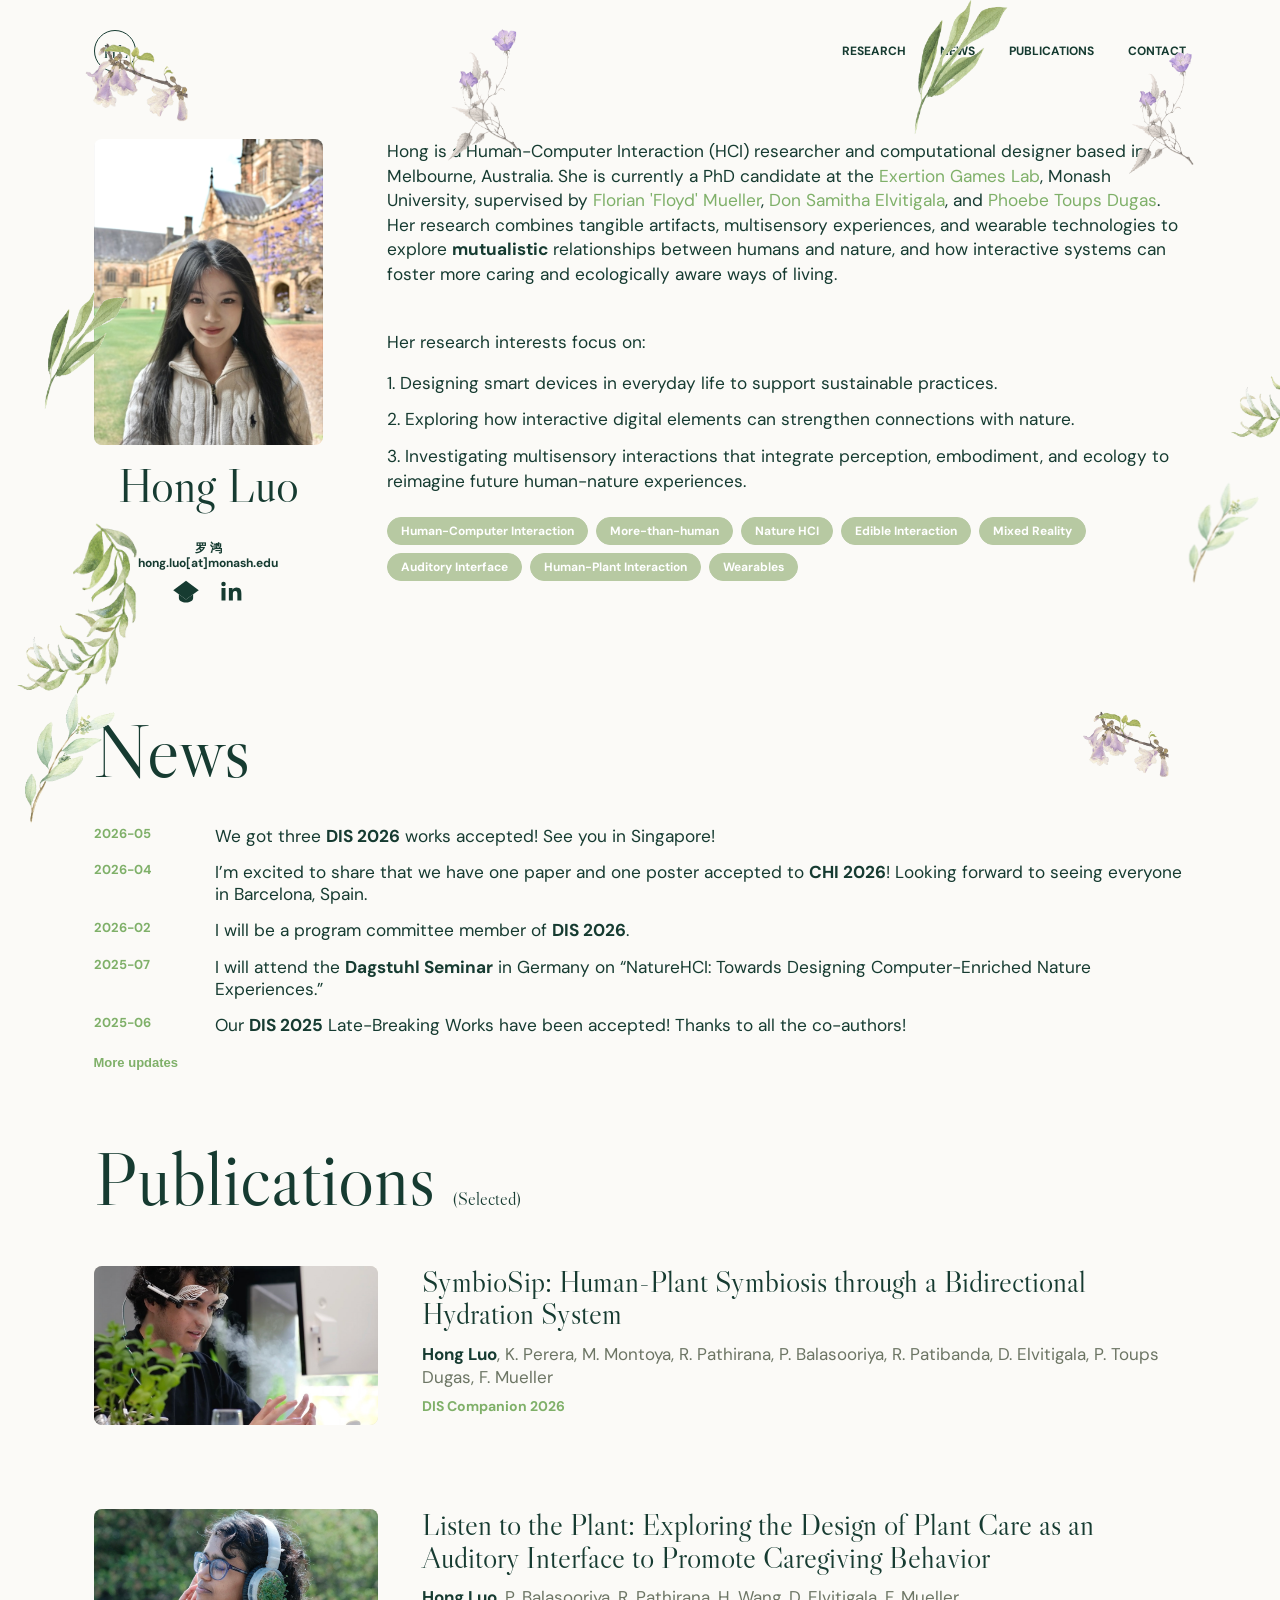
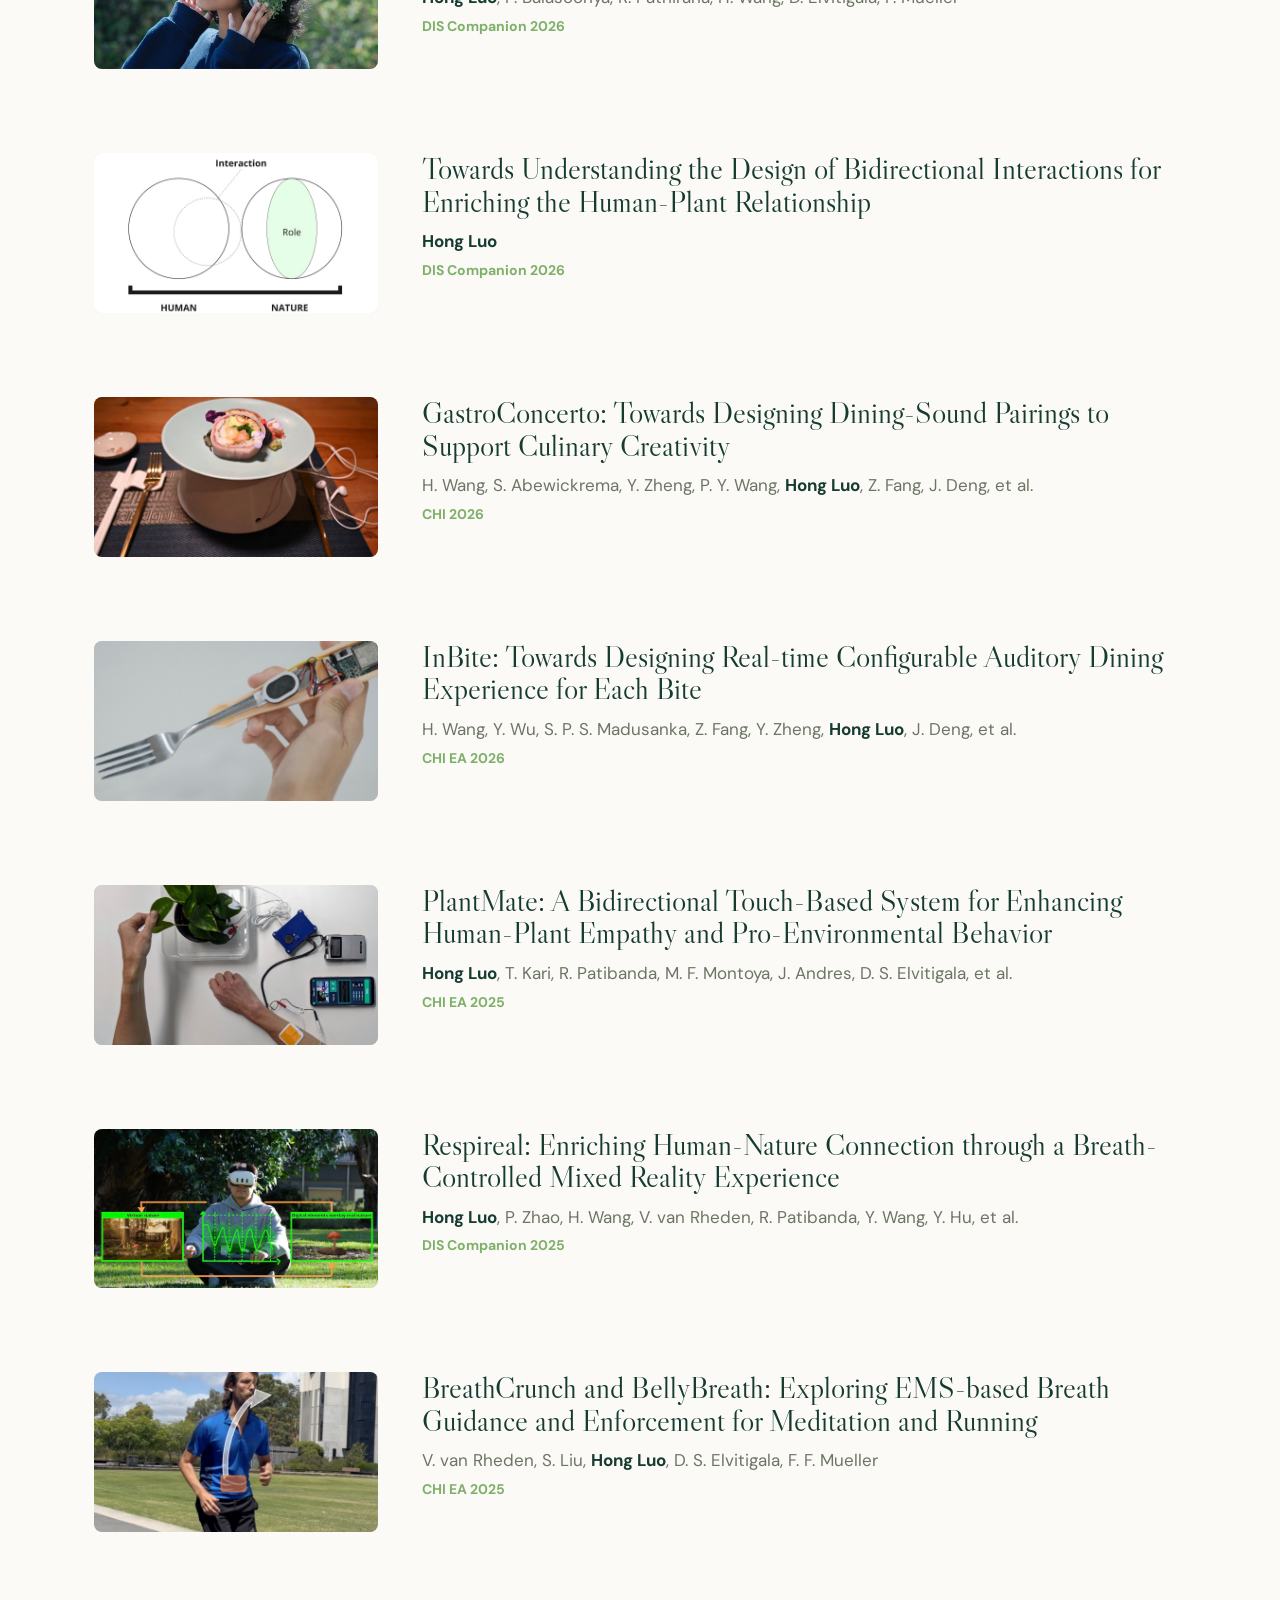
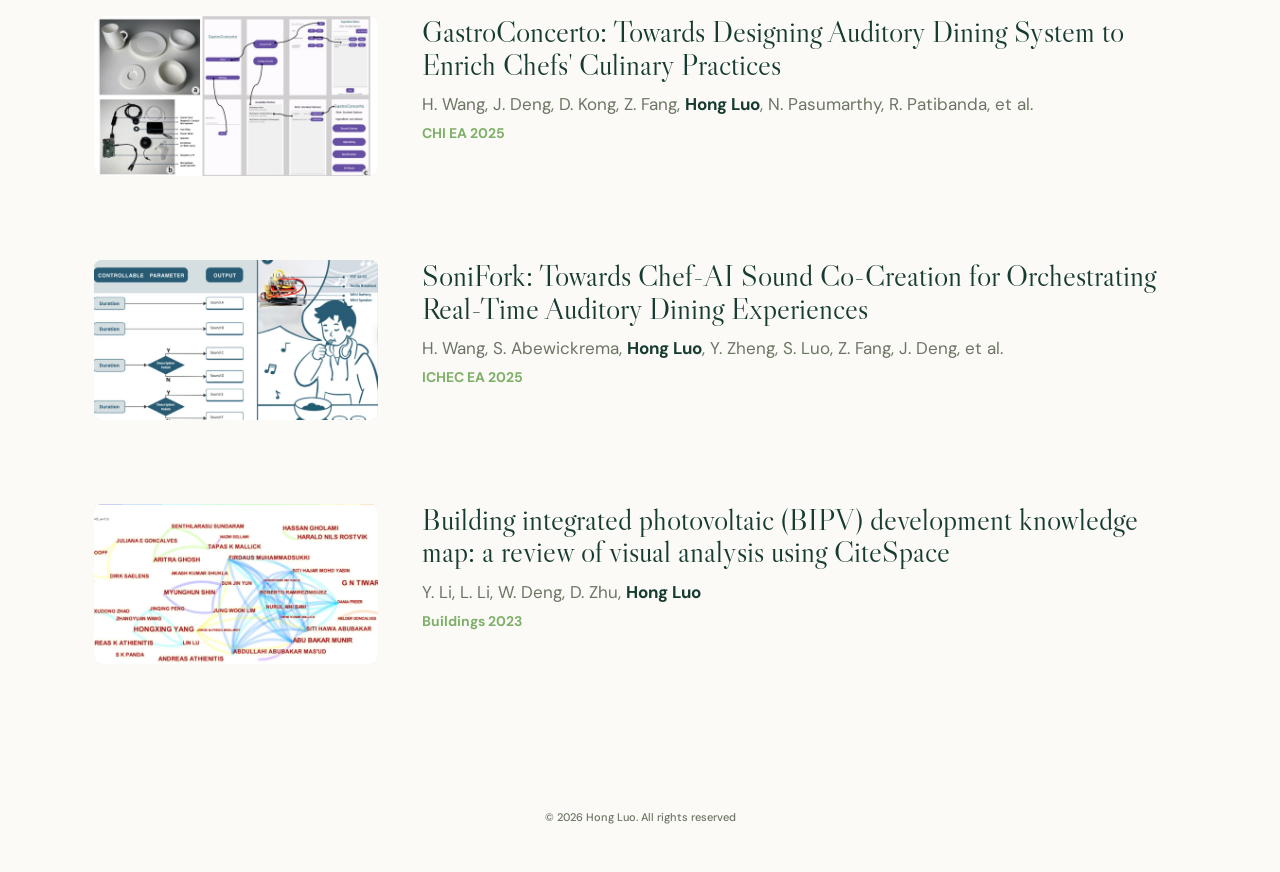
==== index.html @ fd42e2e6 "Add files via upload" ====
<!doctype html>
<html lang="en">
  <head>
    <meta charset="UTF-8" />
    <meta name="viewport" content="width=device-width, initial-scale=1.0" />
    <title>Hong Luo | Academic Portfolio</title>
    <meta
      name="description"
      content="Academic website for Hong Luo, PhD Candidate at Monash University working in HCI, more-than-human interaction, nature HCI, and wearables."
    />
    <link rel="preconnect" href="https://fonts.googleapis.com" />
    <link rel="preconnect" href="https://fonts.gstatic.com" crossorigin />
    <link
      href="https://fonts.googleapis.com/css2?family=DM+Sans:wght@400;500;700&family=Libre+Caslon+Display&display=swap"
      rel="stylesheet"
    />
    <link rel="stylesheet" href="styles.css?v=20260517-contact-group-adjust" />
  </head>
  <body>
    <div class="floating-objects" aria-hidden="true">
      <img src="assets/floating/object-0.png" alt="" />
      <img src="assets/floating/bellflower.png" alt="" />
      <img src="assets/floating/object-15.png" alt="" />
      <img src="assets/floating/h402.png" alt="" />
      <img src="assets/floating/object-16.png" alt="" />
      <img src="assets/floating/object-0.png" alt="" />
      <img src="assets/floating/bellflower.png" alt="" />
      <img src="assets/floating/object-15.png" alt="" />
      <img src="assets/floating/h402.png" alt="" />
      <img src="assets/floating/object-16.png" alt="" />
    </div>
    <main class="page-shell">
      <header class="site-header" aria-label="Site header">
        <a class="wordmark" href="#top" aria-label="Hong Luo home">HL</a>
        <nav class="nav-links" aria-label="Primary navigation">
          <a href="#research">Research</a>
          <a href="#news">News</a>
          <a href="#publications">Publications</a>
          <a href="#contact">Contact</a>
        </nav>
      </header>

      <section class="hero" id="top">
      </section>

      <section class="profile-card" id="contact" aria-label="Academic profile">
        <div class="profile-photo">
          <img
            src="assets/hong-luo-profile.jpg"
            alt="Hong Luo"
          />
          <h1 class="photo-name">Hong Luo</h1>
          <p class="photo-name-cn">罗 鸿</p>
          <div class="profile-links" aria-label="Profile links">
            <a class="email-link" href="mailto:hong.luo@monash.edu">hong.luo[at]monash.edu</a>
            <div class="social-links">
              <a
                class="icon-link"
                href="https://scholar.google.com/citations?hl=en&user=FDxBogEAAAAJ&view_op=list_works&sortby=pubdate"
                aria-label="Google Scholar"
              >
                <svg viewBox="0 0 24 24" aria-hidden="true">
                  <path d="M12 3 1.8 10.5 12 18l10.2-7.5L12 3Z" />
                  <path d="M6.3 13.8v3.1c0 1.9 2.6 3.4 5.7 3.4s5.7-1.5 5.7-3.4v-3.1L12 18l-5.7-4.2Z" />
                </svg>
              </a>
              <a
                class="icon-link"
                href="https://www.linkedin.com/in/hong-luo-b34373303"
                aria-label="LinkedIn"
              >
                <svg viewBox="0 0 24 24" aria-hidden="true">
                  <path d="M5.2 8.7h3.2v10.1H5.2V8.7Zm1.6-4.9a1.8 1.8 0 1 1 0 3.6 1.8 1.8 0 0 1 0-3.6Zm4.1 4.9H14v1.4h.1c.4-.8 1.5-1.7 3.1-1.7 3.3 0 3.9 2.2 3.9 5v5.4h-3.2V14c0-1.2 0-2.8-1.7-2.8s-1.9 1.3-1.9 2.7v4.9h-3.2V8.7Z" />
                </svg>
              </a>
            </div>
          </div>
        </div>
        <div class="profile-copy">
          <p>
            Hong is a Human-Computer Interaction (HCI) researcher and
            computational designer based in Melbourne, Australia. She is
            currently a PhD candidate at the
            <a class="lab-link" href="https://exertiongameslab.org/">Exertion Games Lab</a>,
            Monash University, supervised by
            <a class="supervisor-link" href="https://www.florianfloydmueller.com/">Florian 'Floyd' Mueller</a>,
            <a class="supervisor-link" href="https://samithaelvitigala.com/">Don Samitha Elvitigala</a>,
            and <a class="supervisor-link" href="https://transgamer.prof/">Phoebe Toups Dugas</a>.
            Her research combines tangible artifacts,
            multisensory experiences, and wearable technologies to explore
            <strong>mutualistic</strong> relationships between humans and
            nature, and how interactive systems can foster more caring and
            ecologically aware ways of living.
          </p>
          <div class="research-tags" id="research">
            <p class="research-heading">Her research interests focus on:</p>
            <ol class="interest-list">
              <li>Designing smart devices in everyday life to support sustainable practices.</li>
              <li>Exploring how interactive digital elements can strengthen connections with nature.</li>
              <li>Investigating multisensory interactions that integrate perception, embodiment, and ecology to reimagine future human-nature experiences.</li>
            </ol>
            <div class="tag-cloud" aria-label="Research keywords">
              <span>Human-Computer Interaction</span>
              <span>More-than-human</span>
              <span>Nature HCI</span>
              <span>Edible Interaction</span>
              <span>Mixed Reality</span>
              <span>Auditory Interface</span>
              <span>Human-Plant Interaction</span>
              <span>Wearables</span>
            </div>
          </div>
        </div>
      </section>

      <section class="single-section news-section" id="news">
        <h2>News</h2>
        <div class="news-list">
          <article class="news-item">
            <time datetime="2026-05">2026-05</time>
            <p>We got three <strong>DIS 2026</strong> works accepted! See you in Singapore!</p>
          </article>
          <article class="news-item">
            <time datetime="2026-04">2026-04</time>
            <p>I’m excited to share that we have one paper and one poster accepted to <strong>CHI 2026</strong>! Looking forward to seeing everyone in Barcelona, Spain.</p>
          </article>
          <article class="news-item">
            <time datetime="2026-02">2026-02</time>
            <p>I will be a program committee member of <strong>DIS 2026</strong>.</p>
          </article>
          <article class="news-item">
            <time datetime="2025-07">2025-07</time>
            <p>I will attend the <strong>Dagstuhl Seminar</strong> in Germany on “NatureHCI: Towards Designing Computer-Enriched Nature Experiences.”</p>
          </article>
          <article class="news-item">
            <time datetime="2025-06">2025-06</time>
            <p>Our <strong>DIS 2025</strong> Late-Breaking Works have been accepted! Thanks to all the co-authors!</p>
          </article>
          <article class="news-item" hidden>
            <time datetime="2025-02">2025-02</time>
            <p>We got two <strong>CHI 2025</strong> works accepted! See you in Yokohama!</p>
          </article>
          <article class="news-item" hidden>
            <time datetime="2024-07">2024-07</time>
            <p>I officially joined the <strong>Exertion Games Lab</strong> to begin my PhD journey exploring nature-based interactive experiences.</p>
          </article>
        </div>
        <button class="news-toggle" type="button" aria-expanded="false">More updates</button>
      </section>

      <section class="single-section" id="publications">
        <h2>Publications <span>(Selected)</span></h2>

        <article class="publication">
          <div class="pub-image image-cover">
            <img src="assets/publications/symbiosip.jpg" alt="SymbioSip project" />
          </div>
          <div class="pub-content">
            <h3>
              <a href="https://exertiongameslab.org/wp-content/uploads/2026/05/symbiosip_dis2026.pdf">
                SymbioSip: Human-Plant Symbiosis through a Bidirectional Hydration System
              </a>
            </h3>
            <p class="pub-authors"><strong>Hong Luo</strong>, K. Perera, M. Montoya, R. Pathirana, P. Balasooriya, R. Patibanda, D. Elvitigala, P. Toups Dugas, F. Mueller</p>
            <span>DIS Companion 2026</span>
          </div>
        </article>

        <article class="publication">
          <div class="pub-image image-cover">
            <img src="assets/publications/listen-plant.jpg" alt="Listen to the Plant project" />
          </div>
          <div class="pub-content">
            <h3>
              <a href="https://exertiongameslab.org/wp-content/uploads/2026/05/listen_dis2026.pdf">
                Listen to the Plant: Exploring the Design of Plant Care as an Auditory Interface to Promote Caregiving Behavior
              </a>
            </h3>
            <p class="pub-authors"><strong>Hong Luo</strong>, P. Balasooriya, R. Pathirana, H. Wang, D. Elvitigala, F. Mueller</p>
            <span>DIS Companion 2026</span>
          </div>
        </article>

        <article class="publication featured">
          <div class="pub-image image-cover">
            <img src="assets/publications/bidirectional.jpg" alt="Bidirectional human-plant interaction diagram" />
          </div>
          <div class="pub-content">
            <h3>
              <a href="https://exertiongameslab.org/wp-content/uploads/2026/05/towards_understanding_plant_dis2026.pdf">
                Towards Understanding the Design of Bidirectional Interactions for Enriching the Human-Plant Relationship
              </a>
            </h3>
            <p class="pub-authors"><strong>Hong Luo</strong></p>
            <span>DIS Companion 2026</span>
          </div>
        </article>

        <article class="publication">
          <div class="pub-image image-cover">
            <img src="assets/publications/gastroconcerto-chi.jpg" alt="GastroConcerto dining-sound pairing" />
          </div>
          <div class="pub-content">
            <h3>
              <a href="https://scholar.google.com/citations?view_op=view_citation&hl=en&user=FDxBogEAAAAJ&sortby=pubdate&citation_for_view=FDxBogEAAAAJ:YsMSGLbcyi4C">
                GastroConcerto: Towards Designing Dining-Sound Pairings to Support Culinary Creativity
              </a>
            </h3>
            <p class="pub-authors">H. Wang, S. Abewickrema, Y. Zheng, P. Y. Wang, <strong>Hong Luo</strong>, Z. Fang, J. Deng, et al.</p>
            <span>CHI 2026</span>
          </div>
        </article>

        <article class="publication">
          <div class="pub-image image-cover">
            <img src="assets/publications/inbite.jpg" alt="InBite auditory dining prototype" />
          </div>
          <div class="pub-content">
            <h3>
              <a href="https://scholar.google.com/citations?view_op=view_citation&hl=en&user=FDxBogEAAAAJ&sortby=pubdate&citation_for_view=FDxBogEAAAAJ:W7OEmFMy1HYC">
                InBite: Towards Designing Real-time Configurable Auditory Dining Experience for Each Bite
              </a>
            </h3>
            <p class="pub-authors">H. Wang, Y. Wu, S. P. S. Madusanka, Z. Fang, Y. Zheng, <strong>Hong Luo</strong>, J. Deng, et al.</p>
            <span>CHI EA 2026</span>
          </div>
        </article>

        <article class="publication">
          <div class="pub-image image-cover">
            <img src="assets/publications/plantmate.jpg" alt="PlantMate interactive plant system" />
          </div>
          <div class="pub-content">
            <h3>
              <a href="https://scholar.google.com/citations?view_op=view_citation&hl=en&user=FDxBogEAAAAJ&sortby=pubdate&citation_for_view=FDxBogEAAAAJ:2osOgNQ5qMEC">
                PlantMate: A Bidirectional Touch-Based System for Enhancing Human-Plant Empathy and Pro-Environmental Behavior
              </a>
            </h3>
            <p class="pub-authors"><strong>Hong Luo</strong>, T. Kari, R. Patibanda, M. F. Montoya, J. Andres, D. S. Elvitigala, et al.</p>
            <span>CHI EA 2025</span>
          </div>
        </article>

        <article class="publication featured">
          <div class="pub-image image-cover">
            <img src="assets/publications/respireal.jpg" alt="Respireal mixed reality nature experience" />
          </div>
          <div class="pub-content">
            <h3>
              <a href="https://scholar.google.com/citations?view_op=view_citation&hl=en&user=FDxBogEAAAAJ&sortby=pubdate&citation_for_view=FDxBogEAAAAJ:IjCSPb-OGe4C">
                Respireal: Enriching Human-Nature Connection through a Breath-Controlled Mixed Reality Experience
              </a>
            </h3>
            <p class="pub-authors"><strong>Hong Luo</strong>, P. Zhao, H. Wang, V. van Rheden, R. Patibanda, Y. Wang, Y. Hu, et al.</p>
            <span>DIS Companion 2025</span>
          </div>
        </article>

        <article class="publication">
          <div class="pub-image image-cover">
            <img src="assets/publications/breathcrunch.jpg" alt="BreathCrunch wearable running system" />
          </div>
          <div class="pub-content">
            <h3>
              <a href="https://scholar.google.com/citations?view_op=view_citation&hl=en&user=FDxBogEAAAAJ&sortby=pubdate&citation_for_view=FDxBogEAAAAJ:UeHWp8X0CEIC">
                BreathCrunch and BellyBreath: Exploring EMS-based Breath Guidance and Enforcement for Meditation and Running
              </a>
            </h3>
            <p class="pub-authors">V. van Rheden, S. Liu, <strong>Hong Luo</strong>, D. S. Elvitigala, F. F. Mueller</p>
            <span>CHI EA 2025</span>
          </div>
        </article>

        <article class="publication">
          <div class="pub-image image-cover">
            <img src="assets/publications/gastroconcerto-ea.jpg" alt="GastroConcerto auditory dining system" />
          </div>
          <div class="pub-content">
            <h3>
              <a href="https://scholar.google.com/citations?view_op=view_citation&hl=en&user=FDxBogEAAAAJ&sortby=pubdate&citation_for_view=FDxBogEAAAAJ:qjMakFHDy7sC">
                GastroConcerto: Towards Designing Auditory Dining System to Enrich Chefs' Culinary Practices
              </a>
            </h3>
            <p class="pub-authors">H. Wang, J. Deng, D. Kong, Z. Fang, <strong>Hong Luo</strong>, N. Pasumarthy, R. Patibanda, et al.</p>
            <span>CHI EA 2025</span>
          </div>
        </article>

        <article class="publication featured">
          <div class="pub-image image-cover">
            <img src="assets/publications/sonifork.jpg" alt="SoniFork system diagram" />
          </div>
          <div class="pub-content">
            <h3>
              <a href="https://scholar.google.com/citations?view_op=view_citation&hl=en&user=FDxBogEAAAAJ&sortby=pubdate&citation_for_view=FDxBogEAAAAJ:Y0pCki6q_DkC">
                SoniFork: Towards Chef-AI Sound Co-Creation for Orchestrating Real-Time Auditory Dining Experiences
              </a>
            </h3>
            <p class="pub-authors">H. Wang, S. Abewickrema, <strong>Hong Luo</strong>, Y. Zheng, S. Luo, Z. Fang, J. Deng, et al.</p>
            <span>ICHEC EA 2025</span>
          </div>
        </article>

        <article class="publication">
          <div class="pub-image image-cover">
            <img src="assets/publications/bipv.jpg" alt="BIPV knowledge map visualization" />
          </div>
          <div class="pub-content">
            <h3>
              <a href="https://scholar.google.com/citations?view_op=view_citation&hl=en&user=FDxBogEAAAAJ&sortby=pubdate&citation_for_view=FDxBogEAAAAJ:zYLM7Y9cAGgC">
                Building integrated photovoltaic (BIPV) development knowledge map: a review of visual analysis using CiteSpace
              </a>
            </h3>
            <p class="pub-authors">Y. Li, L. Li, W. Deng, D. Zhu, <strong>Hong Luo</strong></p>
            <span>Buildings 2023</span>
          </div>
        </article>
      </section>

      <footer class="footer">
        <p>© 2026 Hong Luo. All rights reserved</p>
      </footer>

    </main>

    <script>
      const newsToggle = document.querySelector(".news-toggle");
      const newsItems = [...document.querySelectorAll(".news-item")];
      const visibleNewsCount = 5;

      function updateNews(isExpanded) {
        newsItems.forEach((item, index) => {
          item.hidden = !isExpanded && index >= visibleNewsCount;
        });
        newsToggle.textContent = isExpanded ? "Show less" : "More updates";
        newsToggle.setAttribute("aria-expanded", String(isExpanded));
      }

      if (newsToggle) {
        updateNews(false);
        newsToggle.addEventListener("click", () => {
          updateNews(newsToggle.getAttribute("aria-expanded") !== "true");
        });
      }

      const floatingStage = document.querySelector(".floating-objects");
      const floatingItems = [...document.querySelectorAll(".floating-objects img")];

      if (floatingStage && floatingItems.length) {
        function getClusterPoints() {
          const spreadX = Math.min(window.innerWidth * 0.23, 250);
          const spreadY = Math.min(window.innerHeight * 0.22, 190);
          const horizontalShift = -Math.min(window.innerWidth * 0.045, 54);
          const verticalShift = -Math.min(window.innerHeight * 0.055, 42);
          return [
            { x: horizontalShift, y: -spreadY + verticalShift },
            { x: spreadX * 0.7 + horizontalShift, y: -spreadY * 0.72 + verticalShift },
            { x: spreadX + horizontalShift, y: verticalShift },
            { x: spreadX * 0.7 + horizontalShift, y: spreadY * 0.72 + verticalShift },
            { x: horizontalShift, y: spreadY + verticalShift },
            { x: -spreadX * 0.7 + horizontalShift, y: spreadY * 0.72 + verticalShift },
            { x: -spreadX + horizontalShift, y: verticalShift },
            { x: -spreadX * 0.7 + horizontalShift, y: -spreadY * 0.72 + verticalShift },
          ];
        }

        function getScatteredPoint(index) {
          const zones = [
            { x: -0.42, y: -0.43 },
            { x: 0.4, y: -0.42 },
            { x: -0.47, y: -0.12 },
            { x: 0.47, y: -0.1 },
            { x: -0.42, y: 0.34 },
            { x: 0.41, y: 0.34 },
            { x: -0.18, y: -0.47 },
            { x: 0.2, y: -0.46 },
            { x: -0.48, y: 0.13 },
            { x: 0.48, y: 0.13 },
          ];
          const zone = zones[index % zones.length];
          const jitterX = (Math.random() - 0.5) * window.innerWidth * 0.06;
          const jitterY = (Math.random() - 0.5) * window.innerHeight * 0.06;
          const horizontalShift = -Math.min(window.innerWidth * 0.045, 54);
          const verticalShift = -Math.min(window.innerHeight * 0.055, 42);
          return {
            x: zone.x * window.innerWidth + jitterX + horizontalShift,
            y: zone.y * window.innerHeight + jitterY + verticalShift,
          };
        }

        let clusterPoints = getClusterPoints();

        const states = floatingItems.map((item, index) => {
          const scattered = getScatteredPoint(index);
          const state = {
            item,
            x: scattered.x,
            y: scattered.y,
            vx: 0,
            vy: 0,
            tx: scattered.x,
            ty: scattered.y,
            initialX: scattered.x,
            initialY: scattered.y,
            rotation: 0,
            targetRotation: 0,
            floatSpeed: 0.18 + Math.random() * 0.22,
            floatRange: 14 + Math.random() * 26,
            cluster: clusterPoints[index % clusterPoints.length],
          };
          item.style.setProperty("--x", `${state.x}px`);
          item.style.setProperty("--y", `${state.y}px`);
          return state;
        });

        let pointerX = Infinity;
        let pointerY = Infinity;
        let active = false;
        let scrollProgress = 0;
        const stiffness = 0.009;
        const damping = 0.82;

        function updateFloatingOpacity() {
          const clusterOpacity = active ? 0.5 : 1;
          floatingStage.style.setProperty("--floating-opacity", `${clusterOpacity * (1 - scrollProgress)}`);
        }

        function updateTargets() {
          const rect = floatingStage.getBoundingClientRect();
          const cx = rect.left + rect.width / 2;
          const cy = rect.top + rect.height / 2;
          const dx = pointerX - cx;
          const dy = pointerY - cy;
          active = Math.sqrt(dx * dx + dy * dy) < 300;
          updateFloatingOpacity();

          states.forEach((state, index) => {
            if (active) {
              state.tx = state.cluster.x;
              state.ty = state.cluster.y;
              state.targetRotation = ((index % 5) - 2) * 7;
            } else {
              const time = performance.now() / 1000;
              state.tx = state.initialX + Math.sin(time * state.floatSpeed + index) * state.floatRange;
              state.ty = state.initialY + Math.cos(time * state.floatSpeed * 0.8 + index) * state.floatRange;
              state.targetRotation = 0;
            }
          });
        }

        function animateFloating() {
          updateTargets();
          states.forEach((state) => {
            state.vx = (state.vx + (state.tx - state.x) * stiffness) * damping;
            state.vy = (state.vy + (state.ty - state.y) * stiffness) * damping;
            state.x += state.vx;
            state.y += state.vy;
            state.rotation += (state.targetRotation - state.rotation) * 0.012;
            state.item.style.setProperty("--x", `${state.x}px`);
            state.item.style.setProperty("--y", `${state.y}px`);
            state.item.style.setProperty("--rot", `${state.rotation}deg`);
          });
          requestAnimationFrame(animateFloating);
        }

        window.addEventListener("pointermove", (event) => {
          pointerX = event.clientX;
          pointerY = event.clientY;
        });

        window.addEventListener("pointerleave", () => {
          pointerX = Infinity;
          pointerY = Infinity;
        });

        window.addEventListener("scroll", () => {
          scrollProgress = Math.min(Math.max(window.scrollY / 520, 0), 1);
          updateFloatingOpacity();
          floatingStage.style.setProperty("--floating-scroll", `${scrollProgress * 120}px`);
        }, { passive: true });

        window.addEventListener("resize", () => {
          clusterPoints = getClusterPoints();
          states.forEach((state, index) => {
            const scattered = getScatteredPoint(index);
            state.initialX = scattered.x;
            state.initialY = scattered.y;
            state.cluster = clusterPoints[index % clusterPoints.length];
          });
        });

        animateFloating();
      }

    </script>
  </body>
</html>
---- styles.css ----
:root {
  --paper: #fbfaf7;
  --ink: #163b31;
  --muted: #6c7564;
  --line: rgba(22, 59, 49, 0.28);
  --accent: #b7c9a2;
  --soft: #e2ddcd;
}

* {
  box-sizing: border-box;
}

html {
  scroll-behavior: smooth;
}

body {
  margin: 0;
  background: var(--paper);
  color: var(--ink);
  font-family: "DM Sans", Arial, sans-serif;
}

a {
  color: inherit;
  text-decoration: none;
}

.page-shell {
  position: relative;
  z-index: 1;
  width: min(100%, 1180px);
  margin: 0 auto;
  padding: 14px clamp(18px, 3.4vw, 56px) 42px;
}

.site-header {
  position: sticky;
  top: 0;
  z-index: 5;
  display: flex;
  align-items: center;
  justify-content: space-between;
  gap: 18px;
  padding: 16px 0;
  background: transparent;
  backdrop-filter: none;
}

.wordmark {
  display: grid;
  place-items: center;
  width: 42px;
  height: 42px;
  border: 1px solid var(--ink);
  border-radius: 50%;
  font-family: "Libre Caslon Display", Georgia, serif;
  font-size: 19px;
}

.nav-links {
  display: flex;
  gap: clamp(14px, 3vw, 34px);
  font-size: 12px;
  font-weight: 700;
  letter-spacing: 0;
  text-transform: uppercase;
}

.nav-links a {
  padding: 9px 0;
  transition: color 180ms ease;
}

.nav-links a:hover {
  color: #7fb069;
}

.hero {
  min-height: 0;
  display: flex;
  flex-direction: column;
  justify-content: center;
  padding: 0;
}

.eyebrow,
.section-kicker,
.pub-year {
  margin: 0;
  font-size: 12px;
  font-weight: 700;
  letter-spacing: 0;
  text-transform: uppercase;
}

h1,
h2,
h3,
p {
  margin-top: 0;
}

h1 {
  margin-bottom: 20px;
  font-family: "Libre Caslon Display", Georgia, serif;
  font-size: clamp(84px, 18vw, 220px);
  font-weight: 400;
  line-height: 0.82;
}

.photo-name {
  margin: 16px 0 0;
  text-align: center;
  font-size: clamp(30px, 3.8vw, 48px);
  white-space: nowrap;
}

.photo-name-cn {
  margin: clamp(22px, 3vw, 34px) 0 -18px;
  text-align: center;
  color: inherit;
  font-size: 12px;
  font-weight: 700;
  letter-spacing: 0;
}

.hero-copy {
  width: min(100%, 790px);
  margin-bottom: 30px;
  font-size: clamp(24px, 4vw, 48px);
  line-height: 1.03;
}

.profile-links {
  display: flex;
  flex-direction: column;
  align-items: center;
  gap: 6px;
}

.profile-links a {
  display: inline-flex;
  align-items: center;
  justify-content: center;
  min-height: 0;
  padding: 0;
  border: 0;
  border-radius: 0;
  font-size: 12px;
  font-weight: 700;
  text-transform: none;
  text-decoration: none;
  text-decoration-thickness: 1px;
  text-underline-offset: 5px;
}

.profile-links a:hover {
  color: var(--muted);
  text-decoration: underline;
}

.profile-card {
  position: relative;
  display: grid;
  grid-template-columns: minmax(170px, 21%) 1fr;
  gap: clamp(28px, 5vw, 64px);
  align-items: start;
  padding: clamp(28px, 4vw, 52px) 0 clamp(34px, 6vw, 72px);
  scroll-margin-top: 92px;
}

.floating-objects {
  position: fixed;
  inset: 0;
  z-index: 8;
  pointer-events: none;
  opacity: var(--floating-opacity, 1);
  transform: translateY(var(--floating-scroll, 0px));
  transition: opacity 420ms ease;
  overflow: hidden;
}

.floating-objects img {
  position: absolute;
  left: 50%;
  top: 50%;
  width: var(--size, 140px);
  height: var(--size, 140px);
  object-fit: contain;
  transform: translate3d(var(--x, 0px), var(--y, 0px), 0) rotate(var(--rot, 0deg));
  will-change: transform;
  animation: object-bob var(--bob-speed, 10s) ease-in-out infinite alternate;
}

.floating-objects img:nth-child(1) { --size: 125px; --bob-speed: 10.8s; }
.floating-objects img:nth-child(2) { --size: 160px; --bob-speed: 11.4s; }
.floating-objects img:nth-child(3) { --size: 118px; --bob-speed: 10.2s; }
.floating-objects img:nth-child(4) { --size: 185px; --bob-speed: 11.8s; }
.floating-objects img:nth-child(5) { --size: 145px; --bob-speed: 10.9s; }
.floating-objects img:nth-child(6) { --size: 105px; --bob-speed: 11.2s; }
.floating-objects img:nth-child(7) { --size: 172px; --bob-speed: 10.7s; }
.floating-objects img:nth-child(8) { --size: 135px; --bob-speed: 11.6s; }
.floating-objects img:nth-child(9) { --size: 198px; --bob-speed: 11.1s; }
.floating-objects img:nth-child(10) { --size: 112px; --bob-speed: 10.4s; }

@keyframes object-bob {
  from {
    margin: -10px 0 0 -6px;
  }
  to {
    margin: 12px 0 0 8px;
  }
}

.profile-photo,
.profile-copy {
  position: relative;
  z-index: 1;
}

.profile-photo {
  width: 100%;
  max-width: 250px;
}

.profile-links {
  margin-top: 16px;
}

.social-links {
  display: flex;
  justify-content: center;
  gap: 14px;
}

.profile-links .icon-link {
  width: 30px;
  height: 30px;
  color: var(--ink);
  text-decoration: none;
}

.profile-links .icon-link svg {
  width: 100%;
  height: 100%;
  fill: currentColor;
}

.profile-photo > img {
  width: 100%;
  aspect-ratio: 3 / 4;
  object-fit: cover;
  object-position: center 72%;
  border-radius: 8px;
  filter: grayscale(0.2) contrast(1.04);
}

.profile-copy {
  min-width: 0;
}

.profile-copy > p:not(.section-kicker) {
  margin-bottom: clamp(26px, 4vw, 44px);
  font-size: clamp(15px, 1.35vw, 18px);
  line-height: 1.42;
}

.profile-copy a {
  text-decoration: none;
  text-decoration-thickness: 1px;
  text-underline-offset: 4px;
}

.profile-copy a:hover {
  color: var(--muted);
  text-decoration: underline;
}

.profile-copy .supervisor-link,
.profile-copy .lab-link {
  color: #7fb069;
}

.profile-copy .supervisor-link:hover,
.profile-copy .lab-link:hover {
  color: #7fb069;
}

.research-tags {
  width: 100%;
  padding-top: 0;
}

.research-heading {
  margin: 0;
  font-size: clamp(15px, 1.35vw, 18px);
  line-height: 1.42;
  color: var(--ink);
}

.interest-list {
  display: grid;
  gap: 12px;
  margin: 16px 0 24px;
  padding: 0;
  list-style-position: inside;
  color: var(--ink);
  font-size: clamp(15px, 1.35vw, 18px);
  line-height: 1.42;
}

.single-section {
  padding: clamp(42px, 7vw, 84px) 0;
  scroll-margin-top: 58px;
}

.news-section {
  padding: clamp(10px, 2vw, 28px) 0 clamp(12px, 2vw, 24px);
}

.news-section + #publications {
  padding-top: clamp(16px, 2.8vw, 36px);
}

.single-section h2 {
  width: min(100%, 900px);
  margin: 12px 0 10px;
  font-family: "Libre Caslon Display", Georgia, serif;
  font-size: clamp(36px, 6vw, 76px);
  font-weight: 400;
  line-height: 0.92;
}

.single-section h2 span {
  font-family: inherit;
  font-size: clamp(12px, 1.4vw, 18px);
  font-weight: 400;
}

.news-list {
  margin-top: clamp(20px, 3vw, 32px);
}

.news-item {
  display: grid;
  grid-template-columns: 96px 1fr;
  gap: clamp(14px, 2vw, 28px);
  padding: 7px 0;
}

.news-item[hidden] {
  display: none;
}

.news-item time {
  color: #7fb069;
  font-size: 13px;
  font-weight: 700;
}

.news-item p {
  margin: 0;
  color: var(--ink);
  font-size: clamp(15px, 1.35vw, 18px);
  line-height: 1.28;
}

.news-toggle {
  margin-top: 12px;
  min-width: 0;
  height: auto;
  padding: 0;
  border: 0;
  background: transparent;
  color: #7fb069;
  font-size: 13px;
  font-weight: 700;
  text-align: left;
  text-transform: none;
}

.news-toggle:hover {
  text-decoration: underline;
}

.tag-cloud {
  display: flex;
  flex-wrap: wrap;
  gap: 8px;
  margin-top: 14px;
}

.tag-cloud span {
  padding: 7px 13px;
  border: 1px solid #b7c9a2;
  border-radius: 999px;
  background: #b7c9a2;
  color: #fff;
  font-size: 12px;
  font-weight: 700;
  line-height: 1;
}

.publication {
  display: grid;
  grid-template-columns: minmax(170px, 26%) 1fr;
  gap: clamp(20px, 4vw, 44px);
  align-items: start;
  padding: clamp(24px, 4vw, 42px) 0;
}

.publication h3 {
  width: min(100%, 980px);
  margin: 0 0 12px;
  font-family: "Libre Caslon Display", Georgia, serif;
  font-size: clamp(19px, 2.35vw, 31px);
  font-weight: 400;
  line-height: 1.08;
}

.publication h3 a {
  text-decoration-thickness: 1px;
  text-underline-offset: 6px;
}

.publication h3 a:hover {
  text-decoration: underline;
  text-decoration-color: #7fb069;
}

.pub-authors {
  display: block;
  width: min(100%, 820px);
  margin-bottom: 8px;
  color: var(--muted);
  font-size: clamp(14px, 1.5vw, 17px);
  line-height: 1.4;
}

.publication span {
  display: block;
  width: auto;
  margin-bottom: 8px;
  padding: 0;
  border-radius: 0;
  background: transparent;
  color: #7fb069;
  font-size: clamp(12px, 1.2vw, 14px);
  font-weight: 700;
  line-height: 1.2;
}

.pub-authors {
  margin-top: 0;
}

.pub-authors strong {
  color: var(--ink);
  font-weight: 700;
}

.pub-content {
  min-width: 0;
}

.pub-image {
  position: relative;
  aspect-ratio: 16 / 9;
  width: 100%;
  align-self: start;
  border-radius: 8px;
  overflow: hidden;
  background-color: var(--soft);
}

.pub-image.image-cover img {
  position: absolute;
  inset: 0;
  width: 100%;
  height: 100%;
  object-fit: cover;
}

.pub-image.image-cover::before,
.pub-image.image-cover::after {
  display: none;
}

.pub-image::before,
.pub-image::after {
  content: "";
  position: absolute;
  inset: 0;
}

.pub-image::before {
  background:
    radial-gradient(circle at 30% 28%, rgba(243, 239, 228, 0.95) 0 10%, transparent 11%),
    radial-gradient(circle at 70% 68%, rgba(22, 59, 49, 0.82) 0 14%, transparent 15%),
    linear-gradient(135deg, rgba(183, 201, 162, 0.8), rgba(108, 117, 100, 0.28));
}

.pub-image::after {
  opacity: 0.75;
  background:
    linear-gradient(90deg, transparent 49%, rgba(22, 59, 49, 0.34) 50%, transparent 51%),
    linear-gradient(0deg, transparent 49%, rgba(22, 59, 49, 0.24) 50%, transparent 51%);
  background-size: 34px 34px;
}

.pub-image.auditory::before {
  background:
    repeating-radial-gradient(circle at 36% 48%, transparent 0 18px, rgba(22, 59, 49, 0.42) 19px 20px),
    linear-gradient(135deg, #d9d3bf, #9daf8a);
}

.pub-image.dining::before {
  background:
    radial-gradient(circle at 50% 50%, rgba(243, 239, 228, 0.95) 0 28%, transparent 29%),
    conic-gradient(from 12deg, #163b31, #b7c9a2, #6c7564, #163b31);
}

.pub-image.fork::before {
  background:
    linear-gradient(90deg, transparent 46%, rgba(243, 239, 228, 0.95) 47% 53%, transparent 54%),
    radial-gradient(circle at 50% 24%, rgba(22, 59, 49, 0.9) 0 10%, transparent 11%),
    linear-gradient(145deg, #8fa27a, #d6cfb8);
}

.pub-image.breath::before {
  background:
    radial-gradient(ellipse at 50% 50%, transparent 0 24%, rgba(243, 239, 228, 0.82) 25% 26%, transparent 27%),
    radial-gradient(ellipse at 50% 50%, transparent 0 42%, rgba(22, 59, 49, 0.42) 43% 44%, transparent 45%),
    linear-gradient(135deg, #b7c9a2, #e2ddcd);
}

.pub-image.wearable::before {
  background:
    radial-gradient(circle at 48% 38%, transparent 0 23%, rgba(22, 59, 49, 0.72) 24% 28%, transparent 29%),
    linear-gradient(135deg, #d7d0bb, #8d9f78);
}

.pub-image.culinary::before {
  background:
    radial-gradient(circle at 50% 46%, rgba(243, 239, 228, 0.94) 0 20%, transparent 21%),
    repeating-linear-gradient(45deg, rgba(22, 59, 49, 0.5) 0 2px, transparent 2px 18px),
    linear-gradient(135deg, #becaa5, #e2ddcd);
}

.pub-image.plant::before {
  background:
    radial-gradient(ellipse at 42% 54%, rgba(22, 59, 49, 0.84) 0 18%, transparent 19%),
    radial-gradient(ellipse at 62% 38%, rgba(183, 201, 162, 0.92) 0 16%, transparent 17%),
    linear-gradient(135deg, #dcd5c0, #8da579);
}

.pub-image.solar::before {
  background:
    linear-gradient(90deg, rgba(22, 59, 49, 0.55) 1px, transparent 1px),
    linear-gradient(0deg, rgba(22, 59, 49, 0.45) 1px, transparent 1px),
    linear-gradient(135deg, #9dae8d, #e4ddca);
  background-size: 42px 42px, 42px 42px, auto;
}

.footer {
  display: flex;
  flex-direction: column;
  align-items: center;
  gap: 14px;
  padding: 20px 0 6px;
  color: var(--muted);
  font-size: 11px;
  font-weight: 500;
  text-align: center;
  text-transform: none;
}

.footer p {
  margin: 0;
}

.footer a {
  color: var(--ink);
  text-decoration: underline;
  text-underline-offset: 4px;
}

@media (max-width: 820px) {
  .profile-card {
    grid-template-columns: 1fr;
  }

  .floating-objects {
    opacity: var(--floating-opacity, 1);
  }

  .profile-photo {
    width: min(100%, 300px);
  }
}

@media (max-width: 540px) {
  .site-header {
    align-items: flex-start;
    flex-direction: column;
  }

  .nav-links {
    flex-direction: row;
    align-items: center;
    gap: 2px;
  }

  h1 {
    font-size: clamp(76px, 24vw, 112px);
  }

  .publication h3 {
    font-size: clamp(18px, 5.4vw, 26px);
  }

  .publication {
    grid-template-columns: 1fr;
  }

  .news-item {
    grid-template-columns: 1fr;
    gap: 4px;
  }

}

@media (prefers-reduced-motion: reduce) {
  .floating-objects img {
    animation: none;
  }
}
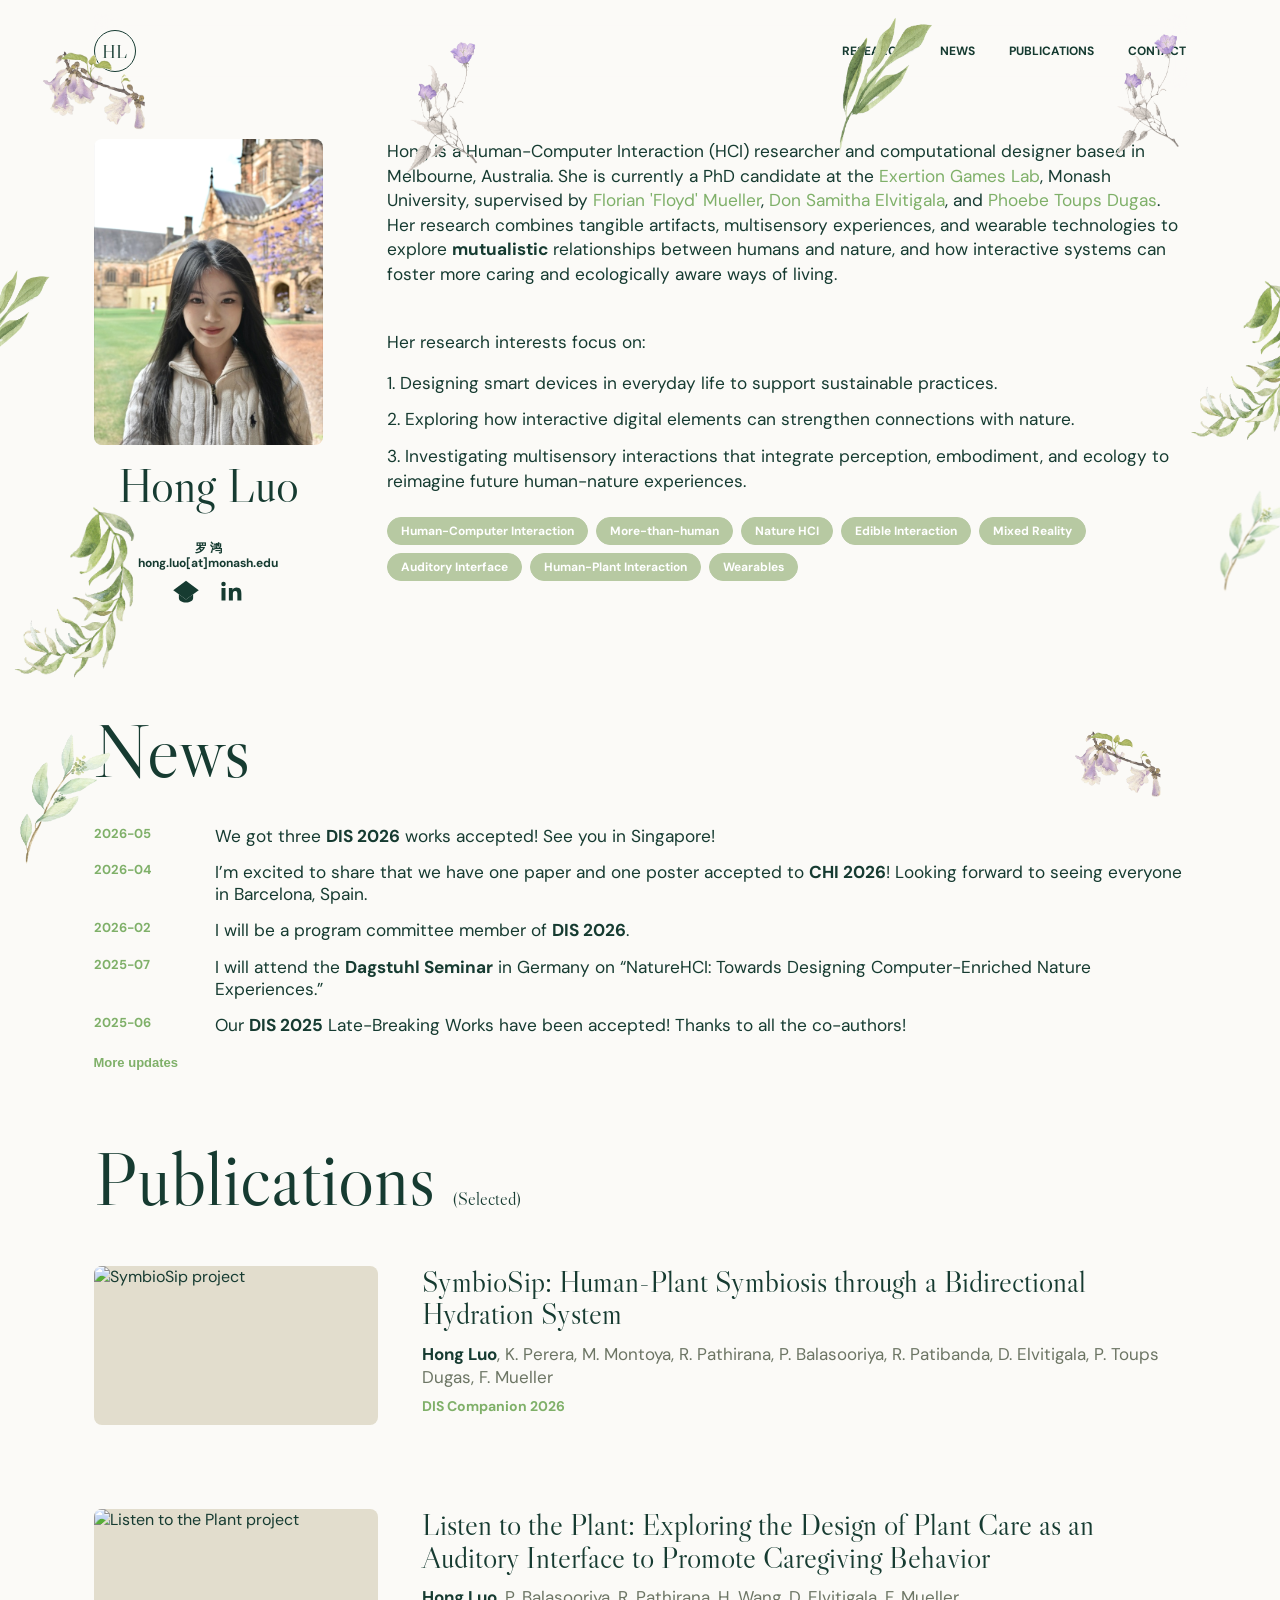
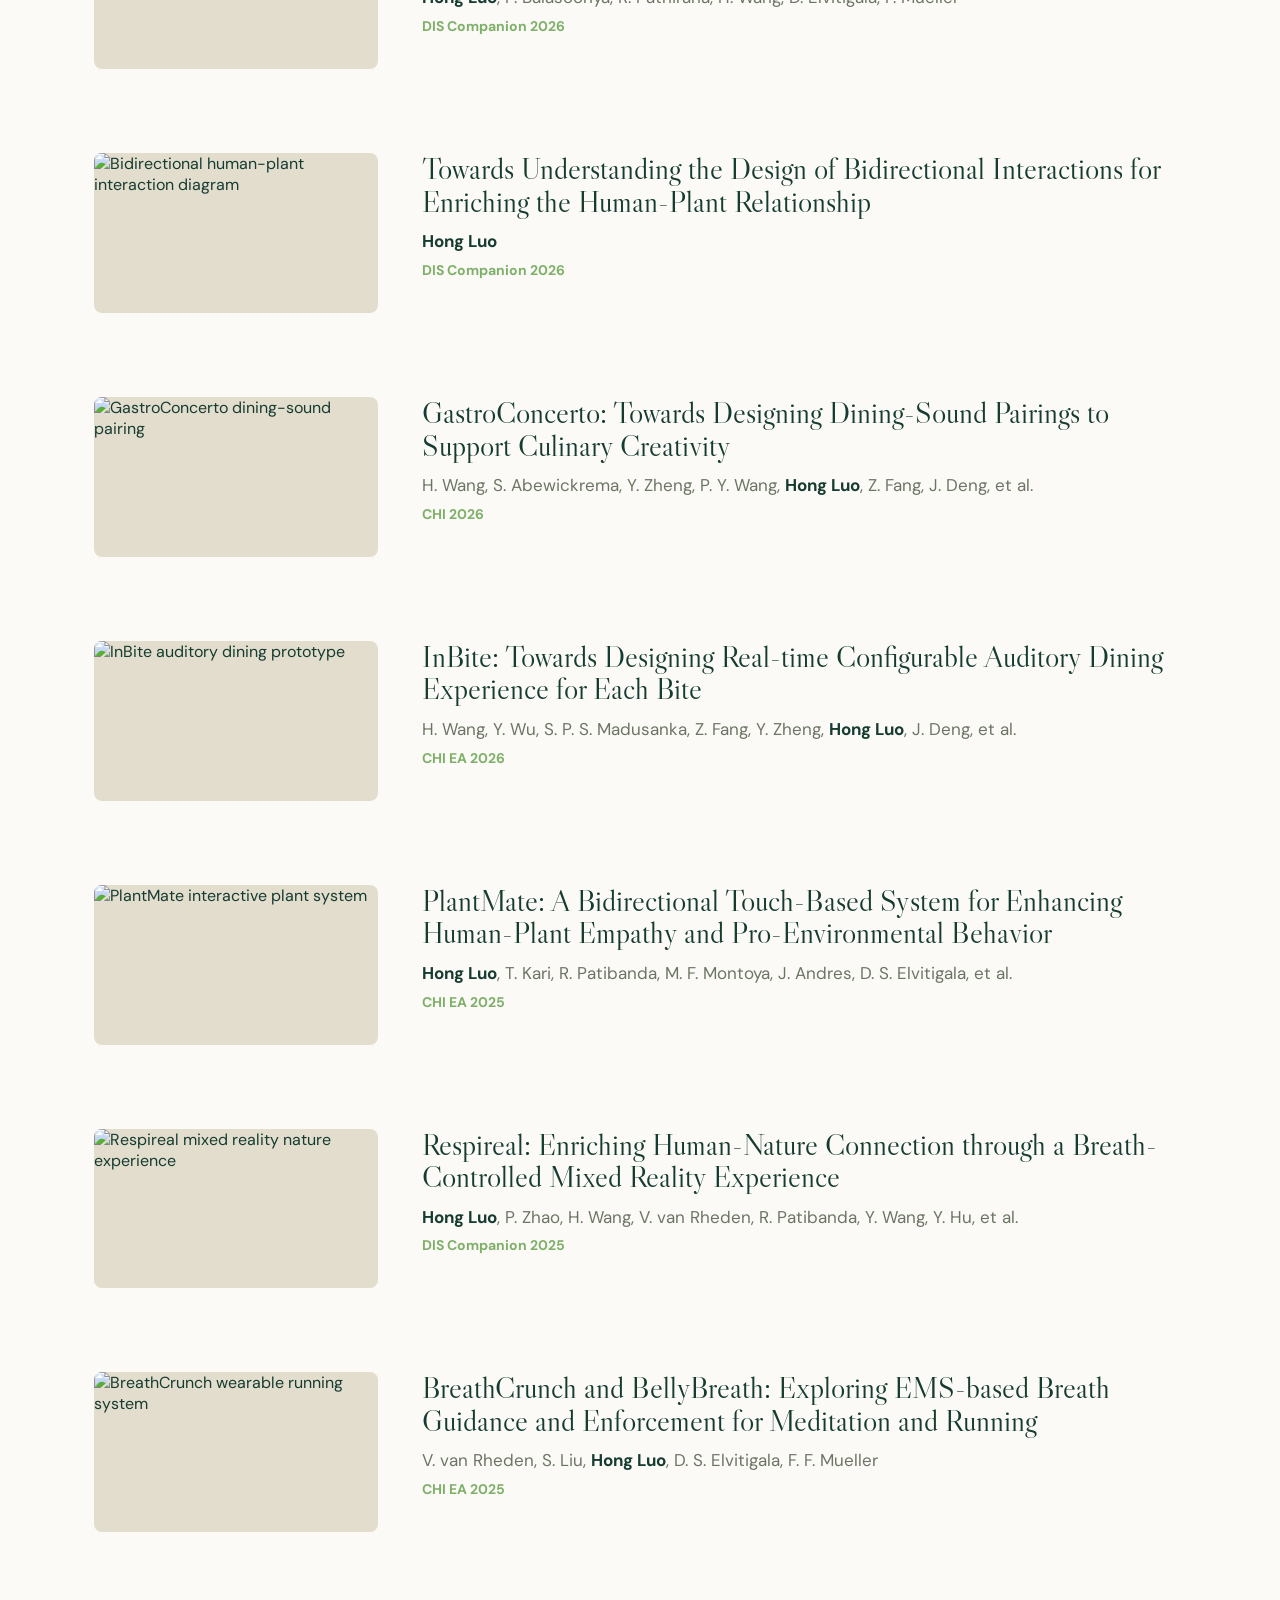
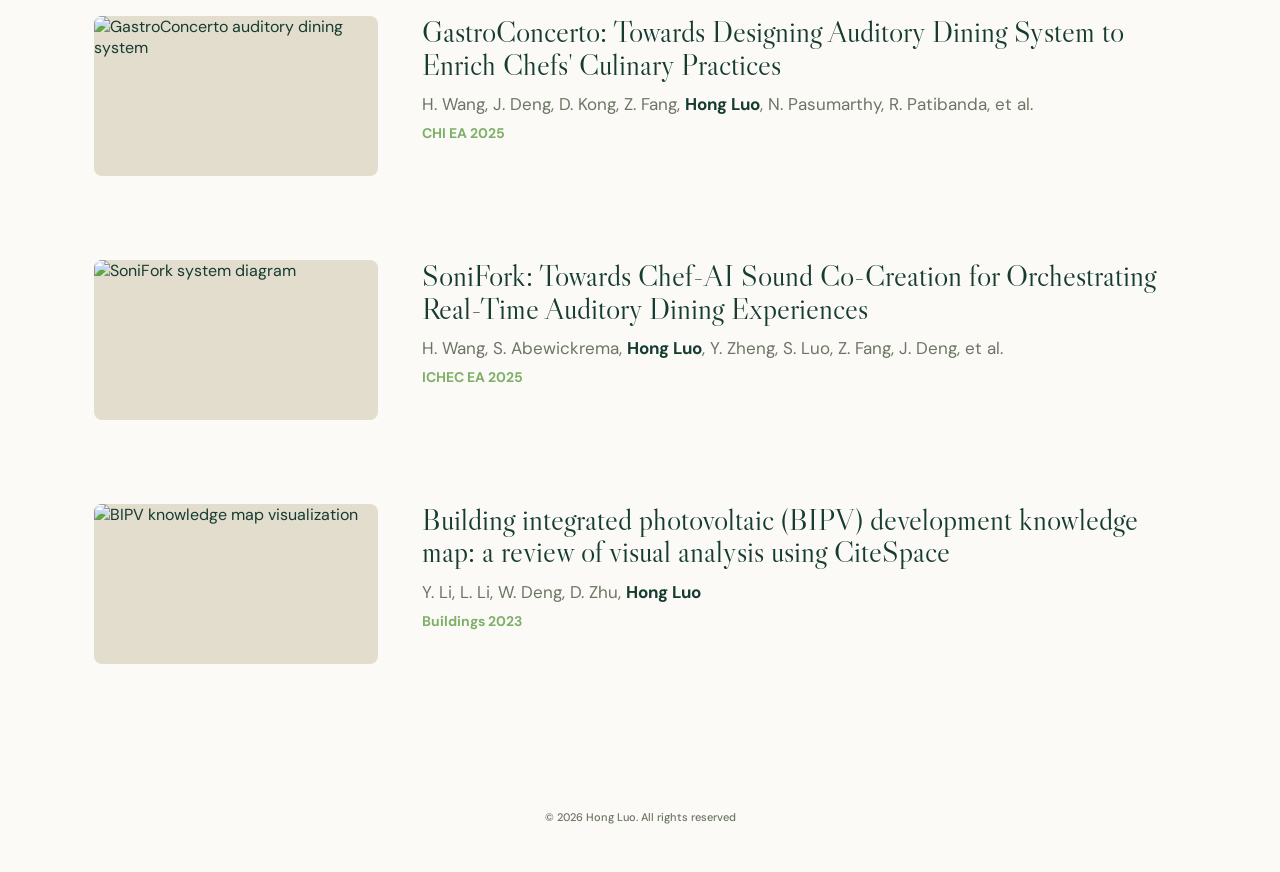
==== commit 364eb5b4: "Add files via upload" ====
--- a/index.html
+++ b/index.html
@@ -153,7 +153,7 @@
 
         <article class="publication">
           <div class="pub-image image-cover">
-            <img src="assets/publications/symbiosip.jpg" alt="SymbioSip project" />
+            <img src="assets/publications/symbiosip.png" alt="SymbioSip project" />
           </div>
           <div class="pub-content">
             <h3>
@@ -168,7 +168,7 @@
 
         <article class="publication">
           <div class="pub-image image-cover">
-            <img src="assets/publications/listen-plant.jpg" alt="Listen to the Plant project" />
+            <img src="assets/publications/listen-plant.png" alt="Listen to the Plant project" />
           </div>
           <div class="pub-content">
             <h3>
@@ -183,7 +183,7 @@
 
         <article class="publication featured">
           <div class="pub-image image-cover">
-            <img src="assets/publications/bidirectional.jpg" alt="Bidirectional human-plant interaction diagram" />
+            <img src="assets/publications/bidirectional.png" alt="Bidirectional human-plant interaction diagram" />
           </div>
           <div class="pub-content">
             <h3>
@@ -198,7 +198,7 @@
 
         <article class="publication">
           <div class="pub-image image-cover">
-            <img src="assets/publications/gastroconcerto-chi.jpg" alt="GastroConcerto dining-sound pairing" />
+            <img src="assets/publications/gastroconcerto-chi.png" alt="GastroConcerto dining-sound pairing" />
           </div>
           <div class="pub-content">
             <h3>
@@ -213,7 +213,7 @@
 
         <article class="publication">
           <div class="pub-image image-cover">
-            <img src="assets/publications/inbite.jpg" alt="InBite auditory dining prototype" />
+            <img src="assets/publications/inbite.png" alt="InBite auditory dining prototype" />
           </div>
           <div class="pub-content">
             <h3>
@@ -228,7 +228,7 @@
 
         <article class="publication">
           <div class="pub-image image-cover">
-            <img src="assets/publications/plantmate.jpg" alt="PlantMate interactive plant system" />
+            <img src="assets/publications/plantmate.png" alt="PlantMate interactive plant system" />
           </div>
           <div class="pub-content">
             <h3>
@@ -243,7 +243,7 @@
 
         <article class="publication featured">
           <div class="pub-image image-cover">
-            <img src="assets/publications/respireal.jpg" alt="Respireal mixed reality nature experience" />
+            <img src="assets/publications/respireal.png" alt="Respireal mixed reality nature experience" />
           </div>
           <div class="pub-content">
             <h3>
@@ -258,7 +258,7 @@
 
         <article class="publication">
           <div class="pub-image image-cover">
-            <img src="assets/publications/breathcrunch.jpg" alt="BreathCrunch wearable running system" />
+            <img src="assets/publications/breathcrunch.png" alt="BreathCrunch wearable running system" />
           </div>
           <div class="pub-content">
             <h3>
@@ -273,7 +273,7 @@
 
         <article class="publication">
           <div class="pub-image image-cover">
-            <img src="assets/publications/gastroconcerto-ea.jpg" alt="GastroConcerto auditory dining system" />
+            <img src="assets/publications/gastroconcerto-ea.png" alt="GastroConcerto auditory dining system" />
           </div>
           <div class="pub-content">
             <h3>
@@ -288,7 +288,7 @@
 
         <article class="publication featured">
           <div class="pub-image image-cover">
-            <img src="assets/publications/sonifork.jpg" alt="SoniFork system diagram" />
+            <img src="assets/publications/sonifork.png" alt="SoniFork system diagram" />
           </div>
           <div class="pub-content">
             <h3>
@@ -303,7 +303,7 @@
 
         <article class="publication">
           <div class="pub-image image-cover">
-            <img src="assets/publications/bipv.jpg" alt="BIPV knowledge map visualization" />
+            <img src="assets/publications/bipv.png" alt="BIPV knowledge map visualization" />
           </div>
           <div class="pub-content">
             <h3>
@@ -350,7 +350,9 @@
         function getClusterPoints() {
           const spreadX = Math.min(window.innerWidth * 0.23, 250);
           const spreadY = Math.min(window.innerHeight * 0.22, 190);
-          const horizontalShift = -Math.min(window.innerWidth * 0.045, 54);
+          const horizontalShift = window.innerWidth <= 540
+            ? -Math.min(window.innerWidth * 0.16, 72)
+            : -Math.min(window.innerWidth * 0.075, 86);
           const verticalShift = -Math.min(window.innerHeight * 0.055, 42);
           return [
             { x: horizontalShift, y: -spreadY + verticalShift },
@@ -380,7 +382,9 @@
           const zone = zones[index % zones.length];
           const jitterX = (Math.random() - 0.5) * window.innerWidth * 0.06;
           const jitterY = (Math.random() - 0.5) * window.innerHeight * 0.06;
-          const horizontalShift = -Math.min(window.innerWidth * 0.045, 54);
+          const horizontalShift = window.innerWidth <= 540
+            ? -Math.min(window.innerWidth * 0.16, 72)
+            : -Math.min(window.innerWidth * 0.075, 86);
           const verticalShift = -Math.min(window.innerHeight * 0.055, 42);
           return {
             x: zone.x * window.innerWidth + jitterX + horizontalShift,
--- a/styles.css
+++ b/styles.css
@@ -44,8 +44,8 @@
   justify-content: space-between;
   gap: 18px;
   padding: 16px 0;
-  background: transparent;
-  backdrop-filter: none;
+  background: rgba(251, 250, 247, 0.84);
+  backdrop-filter: blur(12px);
 }
 
 .wordmark {
@@ -603,14 +603,56 @@
 
 @media (max-width: 540px) {
   .site-header {
-    align-items: flex-start;
-    flex-direction: column;
+    align-items: center;
+    flex-direction: row;
+    gap: 10px;
+    padding: 14px 0 8px;
   }
 
   .nav-links {
     flex-direction: row;
     align-items: center;
-    gap: 2px;
+    justify-content: flex-end;
+    flex: 1;
+    flex-wrap: wrap;
+    gap: 4px 10px;
+    font-size: 10px;
+  }
+
+  .nav-links a {
+    padding: 6px 0;
+  }
+
+  .floating-objects {
+    z-index: 0;
+  }
+
+  .profile-card {
+    padding-top: 22px;
+    scroll-margin-top: 76px;
+  }
+
+  .single-section {
+    scroll-margin-top: 82px;
+  }
+
+  .profile-photo {
+    margin: 0 auto;
+  }
+
+  .profile-copy > p:not(.section-kicker),
+  .research-heading,
+  .interest-list {
+    font-size: 14px;
+  }
+
+  .tag-cloud {
+    gap: 7px;
+  }
+
+  .tag-cloud span {
+    padding: 6px 10px;
+    font-size: 11px;
   }
 
   h1 {
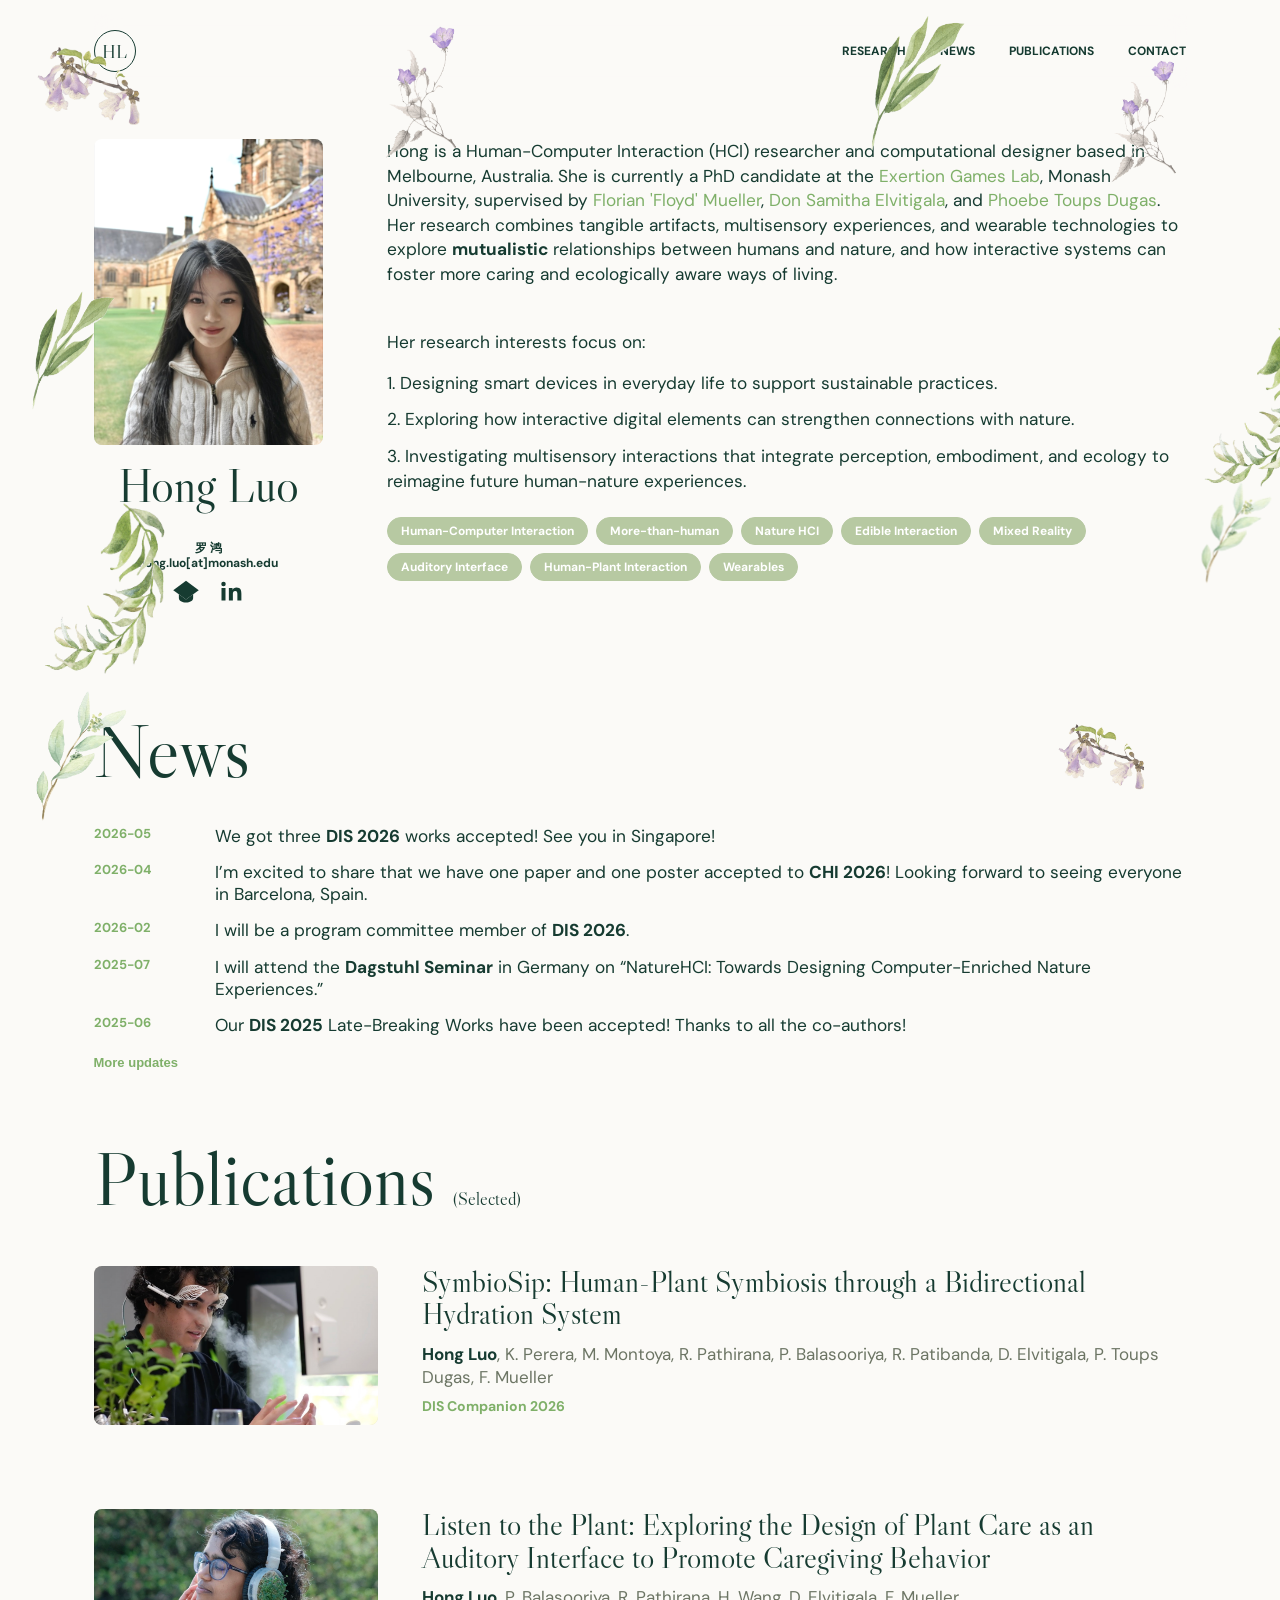
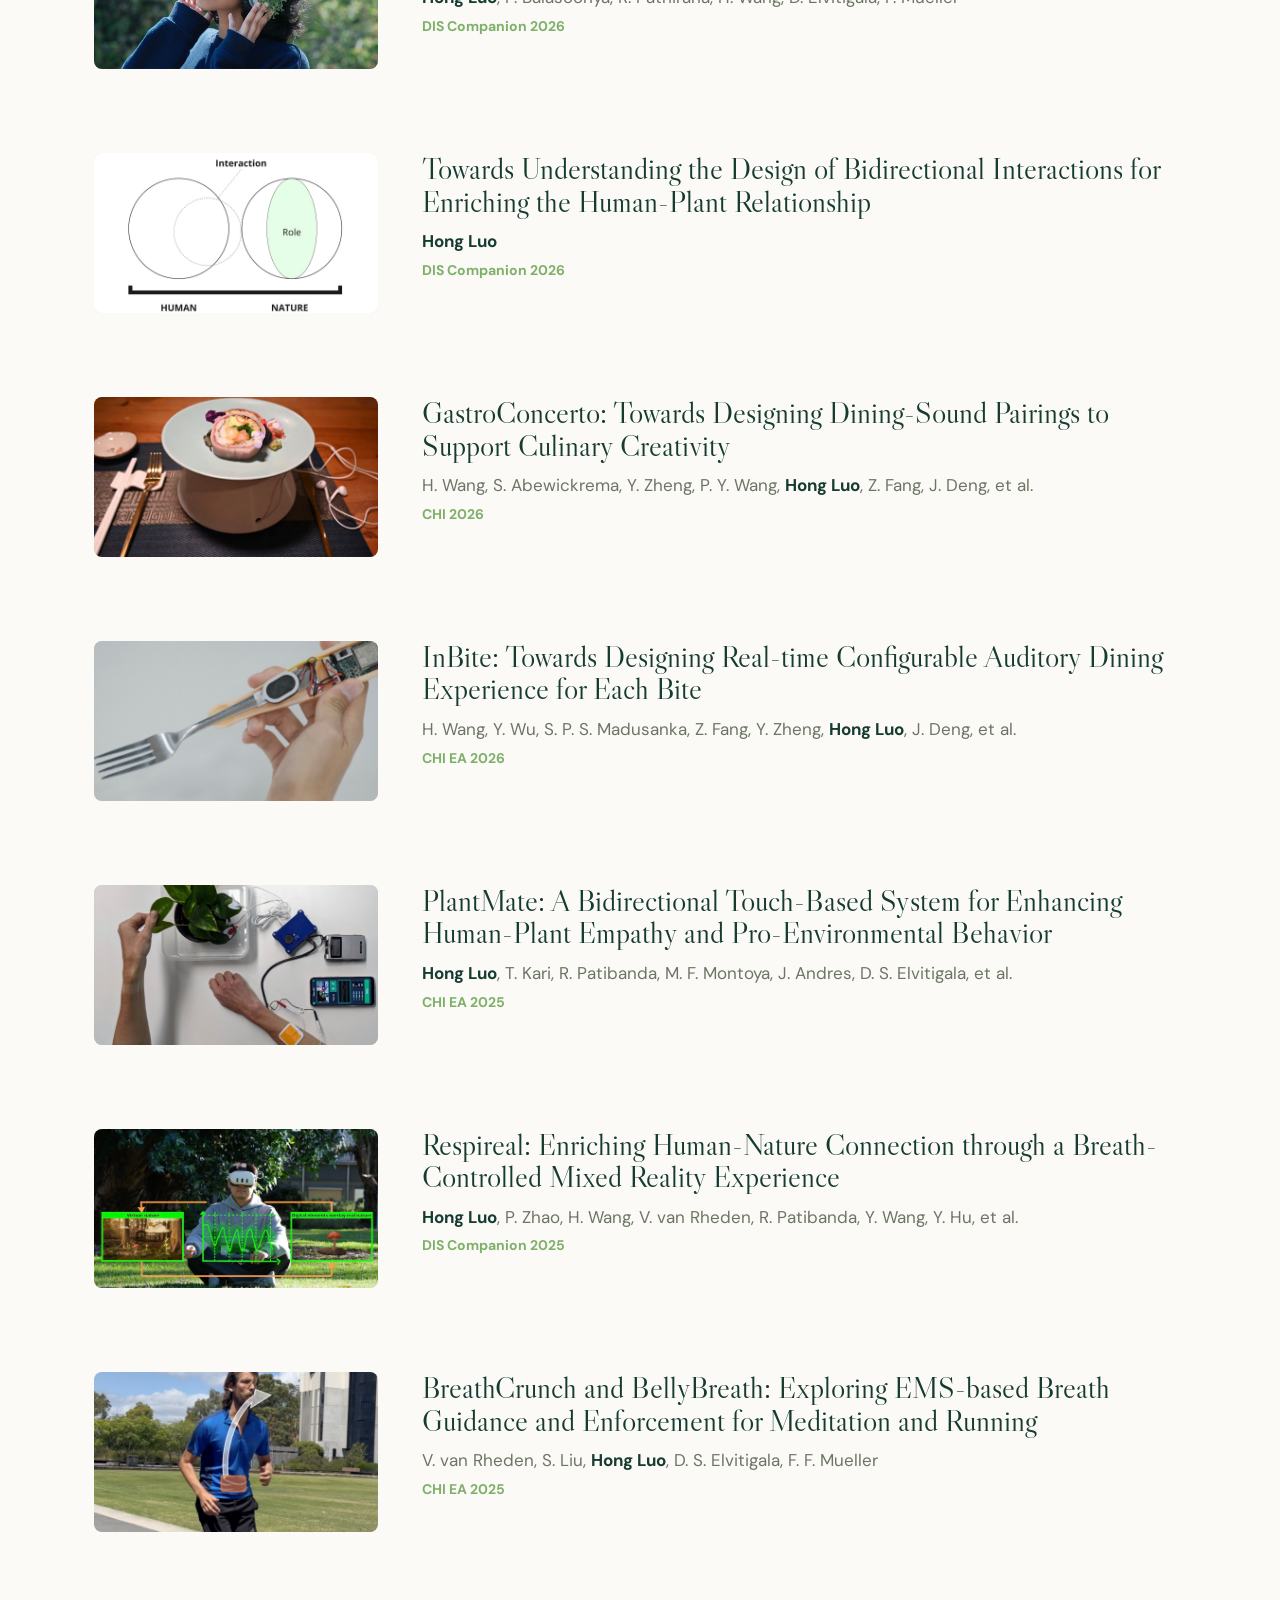
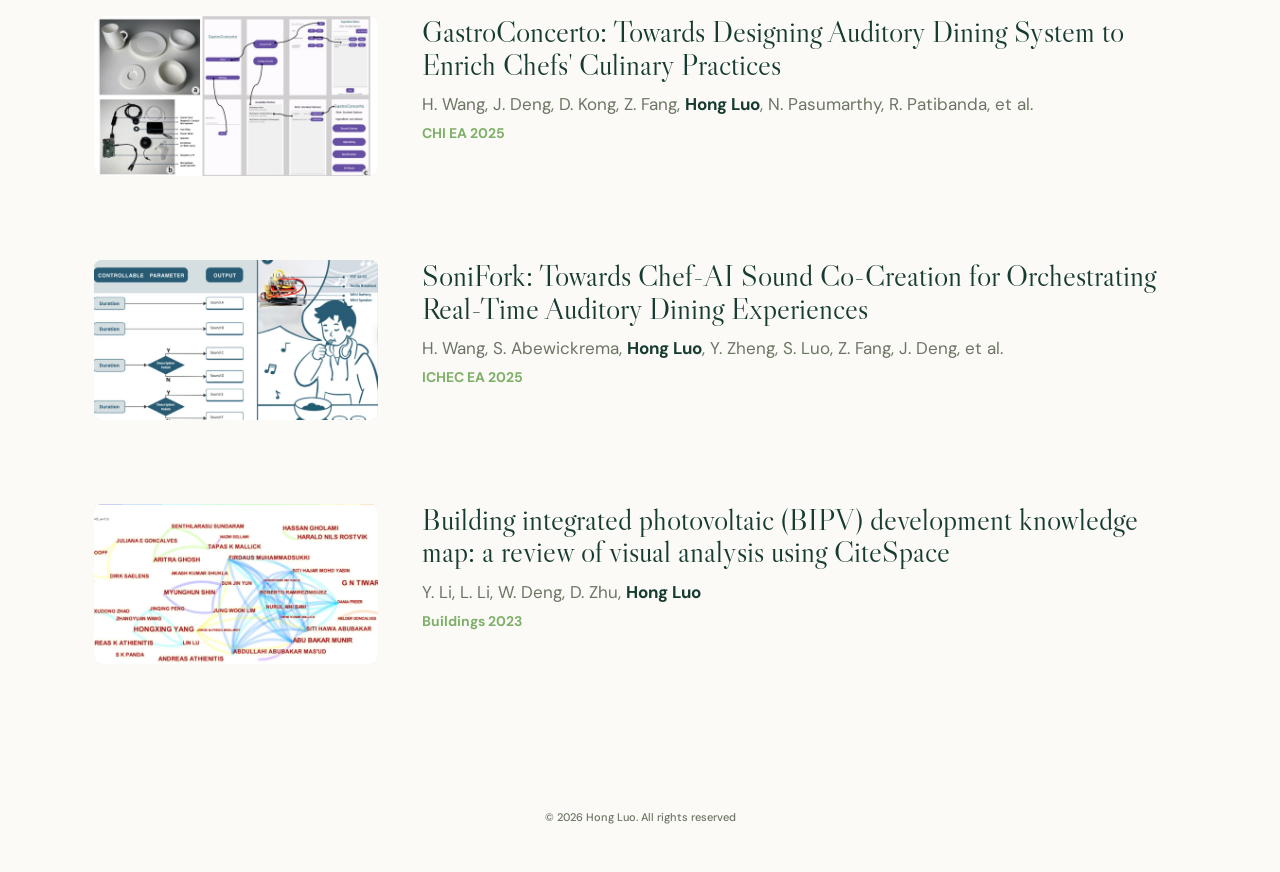
==== commit fbfcfaf0: "Add files via upload" ====
--- a/index.html
+++ b/index.html
@@ -153,7 +153,7 @@
 
         <article class="publication">
           <div class="pub-image image-cover">
-            <img src="assets/publications/symbiosip.png" alt="SymbioSip project" />
+            <img src="assets/publications/symbiosip.jpg" alt="SymbioSip project" />
           </div>
           <div class="pub-content">
             <h3>
@@ -168,7 +168,7 @@
 
         <article class="publication">
           <div class="pub-image image-cover">
-            <img src="assets/publications/listen-plant.png" alt="Listen to the Plant project" />
+            <img src="assets/publications/listen-plant.jpg" alt="Listen to the Plant project" />
           </div>
           <div class="pub-content">
             <h3>
@@ -183,7 +183,7 @@
 
         <article class="publication featured">
           <div class="pub-image image-cover">
-            <img src="assets/publications/bidirectional.png" alt="Bidirectional human-plant interaction diagram" />
+            <img src="assets/publications/bidirectional.jpg" alt="Bidirectional human-plant interaction diagram" />
           </div>
           <div class="pub-content">
             <h3>
@@ -198,7 +198,7 @@
 
         <article class="publication">
           <div class="pub-image image-cover">
-            <img src="assets/publications/gastroconcerto-chi.png" alt="GastroConcerto dining-sound pairing" />
+            <img src="assets/publications/gastroconcerto-chi.jpg" alt="GastroConcerto dining-sound pairing" />
           </div>
           <div class="pub-content">
             <h3>
@@ -213,7 +213,7 @@
 
         <article class="publication">
           <div class="pub-image image-cover">
-            <img src="assets/publications/inbite.png" alt="InBite auditory dining prototype" />
+            <img src="assets/publications/inbite.jpg" alt="InBite auditory dining prototype" />
           </div>
           <div class="pub-content">
             <h3>
@@ -228,7 +228,7 @@
 
         <article class="publication">
           <div class="pub-image image-cover">
-            <img src="assets/publications/plantmate.png" alt="PlantMate interactive plant system" />
+            <img src="assets/publications/plantmate.jpg" alt="PlantMate interactive plant system" />
           </div>
           <div class="pub-content">
             <h3>
@@ -243,7 +243,7 @@
 
         <article class="publication featured">
           <div class="pub-image image-cover">
-            <img src="assets/publications/respireal.png" alt="Respireal mixed reality nature experience" />
+            <img src="assets/publications/respireal.jpg" alt="Respireal mixed reality nature experience" />
           </div>
           <div class="pub-content">
             <h3>
@@ -258,7 +258,7 @@
 
         <article class="publication">
           <div class="pub-image image-cover">
-            <img src="assets/publications/breathcrunch.png" alt="BreathCrunch wearable running system" />
+            <img src="assets/publications/breathcrunch.jpg" alt="BreathCrunch wearable running system" />
           </div>
           <div class="pub-content">
             <h3>
@@ -273,7 +273,7 @@
 
         <article class="publication">
           <div class="pub-image image-cover">
-            <img src="assets/publications/gastroconcerto-ea.png" alt="GastroConcerto auditory dining system" />
+            <img src="assets/publications/gastroconcerto-ea.jpg" alt="GastroConcerto auditory dining system" />
           </div>
           <div class="pub-content">
             <h3>
@@ -288,7 +288,7 @@
 
         <article class="publication featured">
           <div class="pub-image image-cover">
-            <img src="assets/publications/sonifork.png" alt="SoniFork system diagram" />
+            <img src="assets/publications/sonifork.jpg" alt="SoniFork system diagram" />
           </div>
           <div class="pub-content">
             <h3>
@@ -303,7 +303,7 @@
 
         <article class="publication">
           <div class="pub-image image-cover">
-            <img src="assets/publications/bipv.png" alt="BIPV knowledge map visualization" />
+            <img src="assets/publications/bipv.jpg" alt="BIPV knowledge map visualization" />
           </div>
           <div class="pub-content">
             <h3>
